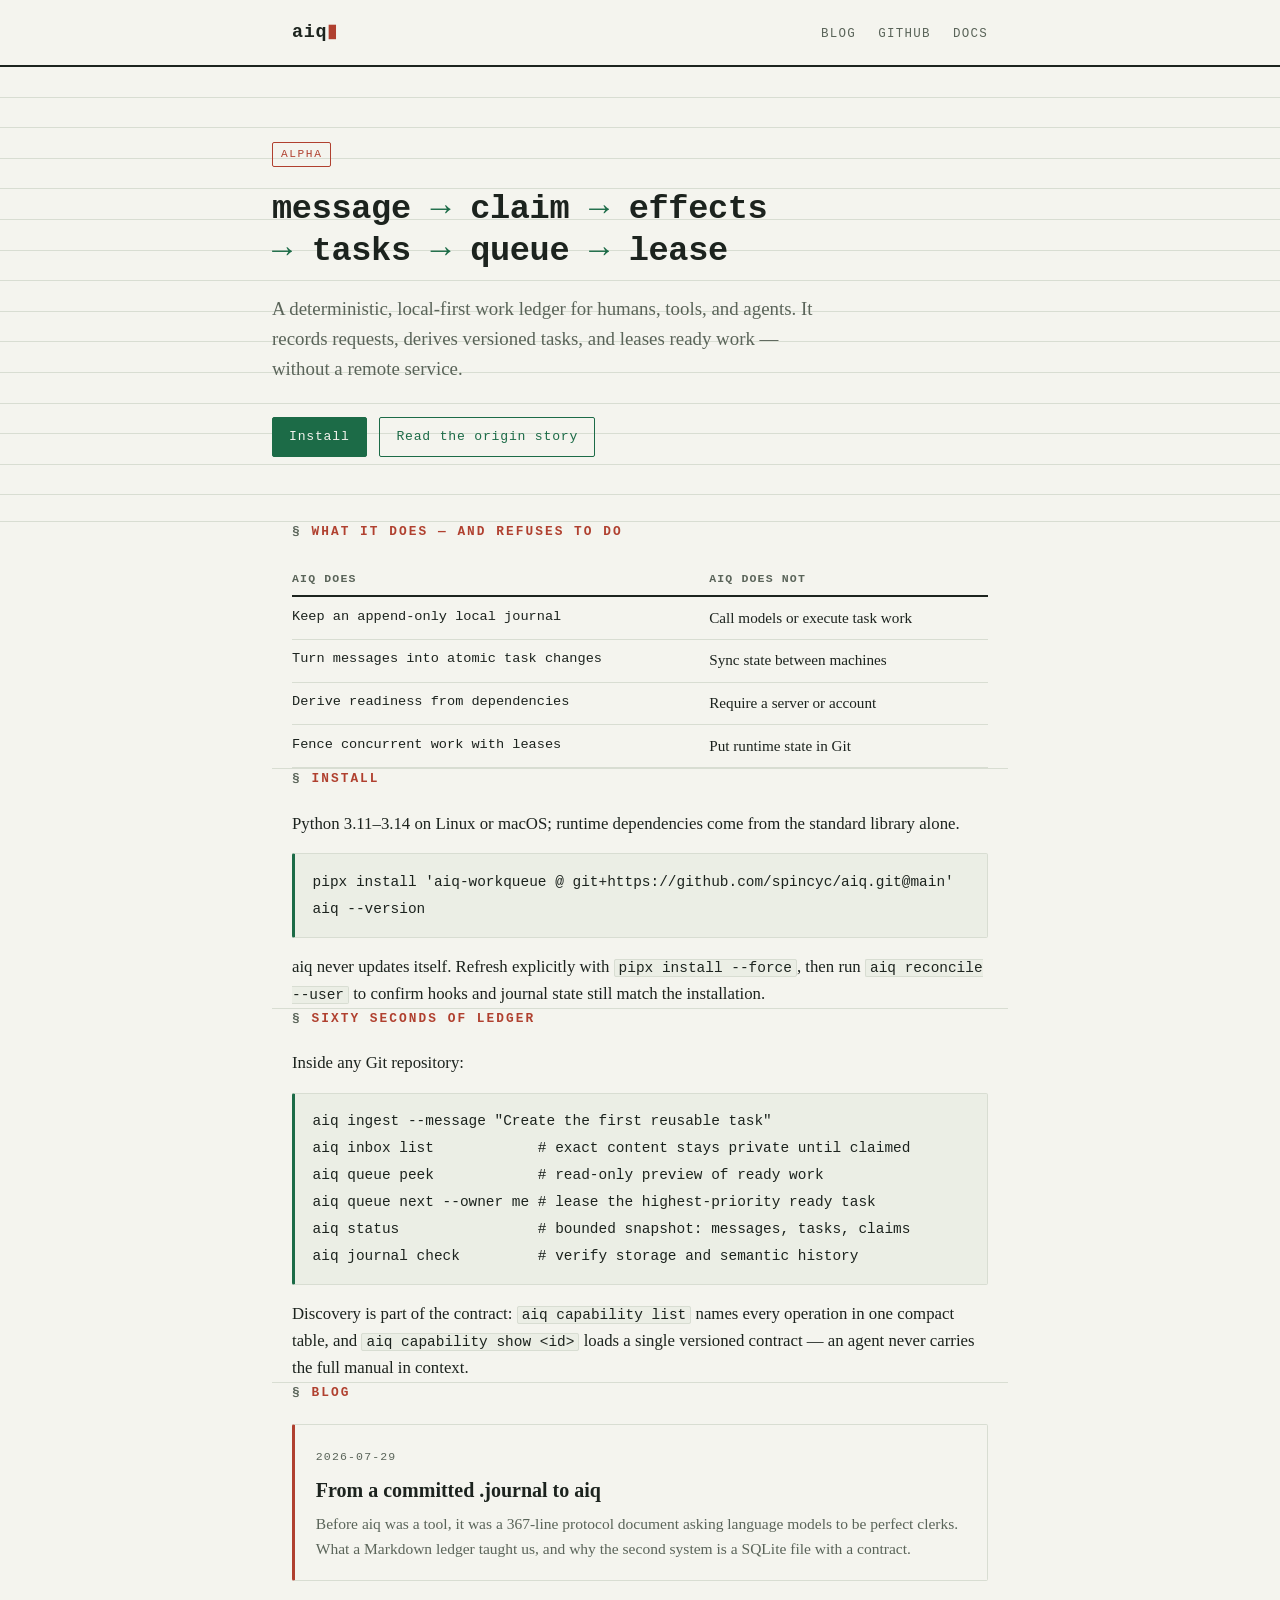
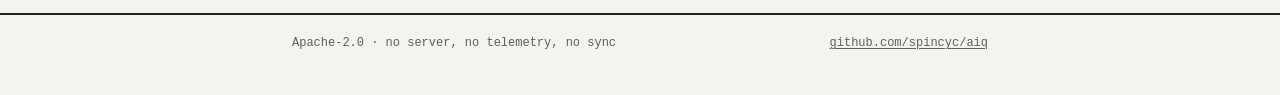
==== site/index.html @ ecbef3e4 "Add the project site and origin-story blog post A hand-authored static site under site/ — landing pa" ====
<!doctype html>
<html lang="en">
<head>
<meta charset="utf-8">
<meta name="viewport" content="width=device-width, initial-scale=1">
<title>aiq — a deterministic, local-first work ledger</title>
<meta name="description" content="aiq records requests, derives versioned tasks, and leases ready work — locally, deterministically, without a server.">
<link rel="stylesheet" href="assets/style.css">
<link rel="icon" href="data:image/svg+xml,<svg xmlns='http://www.w3.org/2000/svg' viewBox='0 0 16 16'><rect width='16' height='16' fill='%231c6b47'/><text x='8' y='12' font-family='monospace' font-size='10' fill='white' text-anchor='middle'>aq</text></svg>">
</head>
<body>

<header class="site">
  <div class="wrap">
    <a class="wordmark" href="./">aiq<span class="cursor">▮</span></a>
    <nav class="site">
      <a href="blog/">Blog</a>
      <a href="https://github.com/spincyc/aiq">GitHub</a>
      <a href="https://github.com/spincyc/aiq/tree/main/docs">Docs</a>
    </nav>
  </div>
</header>

<div class="ruled">
  <div class="wrap hero">
    <span class="alpha">Alpha</span>
    <h1>message <span class="op">→</span> claim <span class="op">→</span> effects <span class="op">→</span> tasks <span class="op">→</span> queue <span class="op">→</span> lease</h1>
    <p class="lede">A deterministic, local-first work ledger for humans, tools,
    and agents. It records requests, derives versioned tasks, and leases ready
    work — without a remote service.</p>
    <div class="cta">
      <a class="btn primary" href="#install">Install</a>
      <a class="btn ghost" href="blog/from-committed-journal-to-aiq.html">Read the origin story</a>
    </div>
  </div>
</div>

<main>
  <section class="wrap">
    <h2>What it does — and refuses to do</h2>
    <div class="tablewrap">
      <table>
        <tr><th>aiq does</th><th>aiq does not</th></tr>
        <tr><td>Keep an append-only local journal</td><td>Call models or execute task work</td></tr>
        <tr><td>Turn messages into atomic task changes</td><td>Sync state between machines</td></tr>
        <tr><td>Derive readiness from dependencies</td><td>Require a server or account</td></tr>
        <tr><td>Fence concurrent work with leases</td><td>Put runtime state in Git</td></tr>
      </table>
    </div>
  </section>

  <section class="wrap" id="install">
    <h2>Install</h2>
    <p>Python 3.11–3.14 on Linux or macOS; runtime dependencies come from the
    standard library alone.</p>
<pre><code>pipx install 'aiq-workqueue @ git+https://github.com/spincyc/aiq.git@main'
aiq --version</code></pre>
    <p>aiq never updates itself. Refresh explicitly with
    <code>pipx install --force</code>, then run <code>aiq reconcile --user</code>
    to confirm hooks and journal state still match the installation.</p>
  </section>

  <section class="wrap">
    <h2>Sixty seconds of ledger</h2>
    <p>Inside any Git repository:</p>
<pre><code>aiq ingest --message "Create the first reusable task"
aiq inbox list            # exact content stays private until claimed
aiq queue peek            # read-only preview of ready work
aiq queue next --owner me # lease the highest-priority ready task
aiq status                # bounded snapshot: messages, tasks, claims
aiq journal check         # verify storage and semantic history</code></pre>
    <p>Discovery is part of the contract: <code>aiq capability list</code> names
    every operation in one compact table, and
    <code>aiq capability show &lt;id&gt;</code> loads a single versioned
    contract — an agent never carries the full manual in context.</p>
  </section>

  <section class="wrap">
    <h2>Blog</h2>
    <div class="post-card">
      <span class="date">2026-07-29</span>
      <h3><a href="blog/from-committed-journal-to-aiq.html">From a committed .journal to aiq</a></h3>
      <p>Before aiq was a tool, it was a 367-line protocol document asking
      language models to be perfect clerks. What a Markdown ledger taught us,
      and why the second system is a SQLite file with a contract.</p>
    </div>
  </section>
</main>

<footer class="site">
  <div class="wrap">
    <span>Apache-2.0 · no server, no telemetry, no sync</span>
    <a href="https://github.com/spincyc/aiq">github.com/spincyc/aiq</a>
  </div>
</footer>

</body>
</html>
---- site/assets/style.css ----
/* aiq site — ledger-inspired: ruled paper, red margin rule, mono headings. */

:root {
  --paper: #f4f4ee;
  --ink: #1c231e;
  --ink-soft: #5a6459;
  --rule: #d8ddd2;
  --rule-strong: #1c231e;
  --accent: #1c6b47;
  --accent-ink: #f4f4ee;
  --margin-red: #b0402f;
  --code-bg: #ebeee5;
  --mono: ui-monospace, "SF Mono", Menlo, Consolas, "Liberation Mono", monospace;
  --serif: "Iowan Old Style", "Palatino Linotype", Palatino, Georgia, serif;
}
@media (prefers-color-scheme: dark) {
  :root {
    --paper: #131714;
    --ink: #d9e0d7;
    --ink-soft: #939c90;
    --rule: #2b332c;
    --rule-strong: #d9e0d7;
    --accent: #58b586;
    --accent-ink: #10140f;
    --margin-red: #d0705a;
    --code-bg: #1b211c;
  }
}

* { margin: 0; padding: 0; box-sizing: border-box; }
html { background: var(--paper); }
body {
  font-family: var(--serif);
  color: var(--ink);
  line-height: 1.6;
  font-size: 1.05rem;
}

a { color: var(--accent); text-decoration-thickness: 1px; text-underline-offset: 2px; }
a:hover { color: var(--margin-red); }
:focus-visible { outline: 2px solid var(--accent); outline-offset: 2px; }

.wrap { max-width: 46rem; margin: 0 auto; padding: 0 1.25rem; }

/* Header */
header.site {
  border-bottom: 2px solid var(--rule-strong);
}
header.site .wrap {
  display: flex; align-items: baseline; justify-content: space-between;
  gap: 1rem; padding-top: 1.1rem; padding-bottom: 1.1rem; flex-wrap: wrap;
}
.wordmark {
  font-family: var(--mono); font-weight: 700; font-size: 1.15rem;
  color: var(--ink); text-decoration: none; letter-spacing: .04em;
}
.wordmark .cursor { color: var(--margin-red); }
nav.site { display: flex; gap: 1.4rem; }
nav.site a {
  font-family: var(--mono); font-size: .78rem; letter-spacing: .1em;
  text-transform: uppercase; text-decoration: none; color: var(--ink-soft);
}
nav.site a:hover { color: var(--margin-red); }

/* Ruled-paper band */
.ruled {
  background-image: repeating-linear-gradient(
    to bottom, transparent, transparent 1.85rem, var(--rule) 1.85rem,
    var(--rule) calc(1.85rem + 1px));
  border-bottom: 1px solid var(--rule);
}

/* Hero */
.hero { padding: 4.5rem 0 4rem; }
.hero .alpha {
  font-family: var(--mono); font-size: .7rem; letter-spacing: .14em;
  text-transform: uppercase; color: var(--margin-red);
  border: 1px solid var(--margin-red); border-radius: 2px;
  padding: .15rem .5rem; display: inline-block; margin-bottom: 1.4rem;
}
.hero h1 {
  font-family: var(--mono); font-weight: 700; line-height: 1.25;
  font-size: clamp(1.35rem, 4.2vw, 2.1rem); letter-spacing: -.01em;
  text-wrap: balance;
}
.hero h1 .op { color: var(--accent); }
.hero p.lede {
  margin-top: 1.3rem; font-size: 1.18rem; max-width: 34rem;
  color: var(--ink-soft);
}
.hero .cta { margin-top: 2rem; display: flex; gap: .8rem; flex-wrap: wrap; }
.btn {
  font-family: var(--mono); font-size: .82rem; letter-spacing: .06em;
  text-decoration: none; padding: .55rem 1rem; border-radius: 2px;
  border: 1.5px solid var(--accent);
}
.btn.primary { background: var(--accent); color: var(--accent-ink); }
.btn.primary:hover { background: var(--margin-red); border-color: var(--margin-red); color: var(--paper); }
.btn.ghost { color: var(--accent); }
.btn.ghost:hover { color: var(--margin-red); border-color: var(--margin-red); }

/* Sections */
section { padding: 3rem 0; border-bottom: 1px solid var(--rule); }
section:last-of-type { border-bottom: none; }
h2 {
  font-family: var(--mono); font-size: .8rem; letter-spacing: .16em;
  text-transform: uppercase; color: var(--margin-red); margin-bottom: 1.3rem;
}
h2::before { content: "§ "; color: var(--ink-soft); }

/* Tables */
.tablewrap { overflow-x: auto; }
table { border-collapse: collapse; width: 100%; font-size: .95rem; }
th {
  font-family: var(--mono); font-size: .72rem; letter-spacing: .1em;
  text-transform: uppercase; text-align: left; color: var(--ink-soft);
  border-bottom: 2px solid var(--rule-strong); padding: .4rem .8rem .4rem 0;
  font-weight: 600;
}
td { border-bottom: 1px solid var(--rule); padding: .55rem .8rem .55rem 0; vertical-align: top; }
td:first-child { font-family: var(--mono); font-size: .85rem; white-space: nowrap; }
table.compare td:first-child { white-space: normal; font-family: var(--serif); font-size: .95rem; }

/* Code */
pre {
  background: var(--code-bg); border: 1px solid var(--rule);
  border-left: 3px solid var(--accent); border-radius: 2px;
  padding: .9rem 1.1rem; overflow-x: auto; margin: 1rem 0;
}
code { font-family: var(--mono); font-size: .86em; }
p code, li code, td code {
  background: var(--code-bg); border: 1px solid var(--rule);
  border-radius: 2px; padding: 0 .28em; overflow-wrap: anywhere;
}
pre code { background: none; border: none; padding: 0; }

/* Blog cards + article */
.post-card {
  border: 1px solid var(--rule); border-left: 3px solid var(--margin-red);
  border-radius: 2px; padding: 1.1rem 1.3rem; margin-top: .5rem;
}
.post-card .date {
  font-family: var(--mono); font-size: .72rem; letter-spacing: .1em;
  color: var(--ink-soft);
}
.post-card h3 { font-family: var(--serif); font-size: 1.25rem; margin: .3rem 0 .4rem; }
.post-card h3 a { color: var(--ink); text-decoration: none; }
.post-card h3 a:hover { color: var(--margin-red); }
.post-card p { color: var(--ink-soft); font-size: .97rem; }

article.post { padding: 3.5rem 0 2rem; }
article.post .content {
  border-left: 2px solid var(--margin-red); padding-left: 1.6rem;
}
@media (max-width: 40rem) { article.post .content { border-left: none; padding-left: 0; } }
article.post .date {
  font-family: var(--mono); font-size: .74rem; letter-spacing: .12em;
  text-transform: uppercase; color: var(--ink-soft);
}
article.post h1 {
  font-family: var(--serif); font-weight: 600; line-height: 1.2;
  font-size: clamp(1.7rem, 4.5vw, 2.4rem); margin: .5rem 0 .6rem;
  text-wrap: balance;
}
article.post p.standfirst { color: var(--ink-soft); font-size: 1.15rem; margin-bottom: 2rem; }
article.post h2 { margin-top: 2.6rem; }
article.post p { margin: 1rem 0; }
article.post ul, article.post ol { margin: 1rem 0 1rem 1.4rem; }
article.post li { margin: .35rem 0; }
article.post blockquote {
  border-left: 3px solid var(--rule); padding: .2rem 0 .2rem 1.1rem;
  margin: 1.3rem 0; color: var(--ink-soft); font-style: italic;
}
article.post blockquote code { font-style: normal; }
article.post .pipeline {
  font-family: var(--mono); font-size: .95rem; color: var(--accent);
  margin: 1.2rem 0; overflow-x: auto; white-space: nowrap;
}

/* Footer */
footer.site { border-top: 2px solid var(--rule-strong); margin-top: 2rem; }
footer.site .wrap {
  padding-top: 1.2rem; padding-bottom: 2.5rem;
  display: flex; justify-content: space-between; gap: 1rem; flex-wrap: wrap;
  font-family: var(--mono); font-size: .75rem; color: var(--ink-soft);
}
footer.site a { color: var(--ink-soft); }
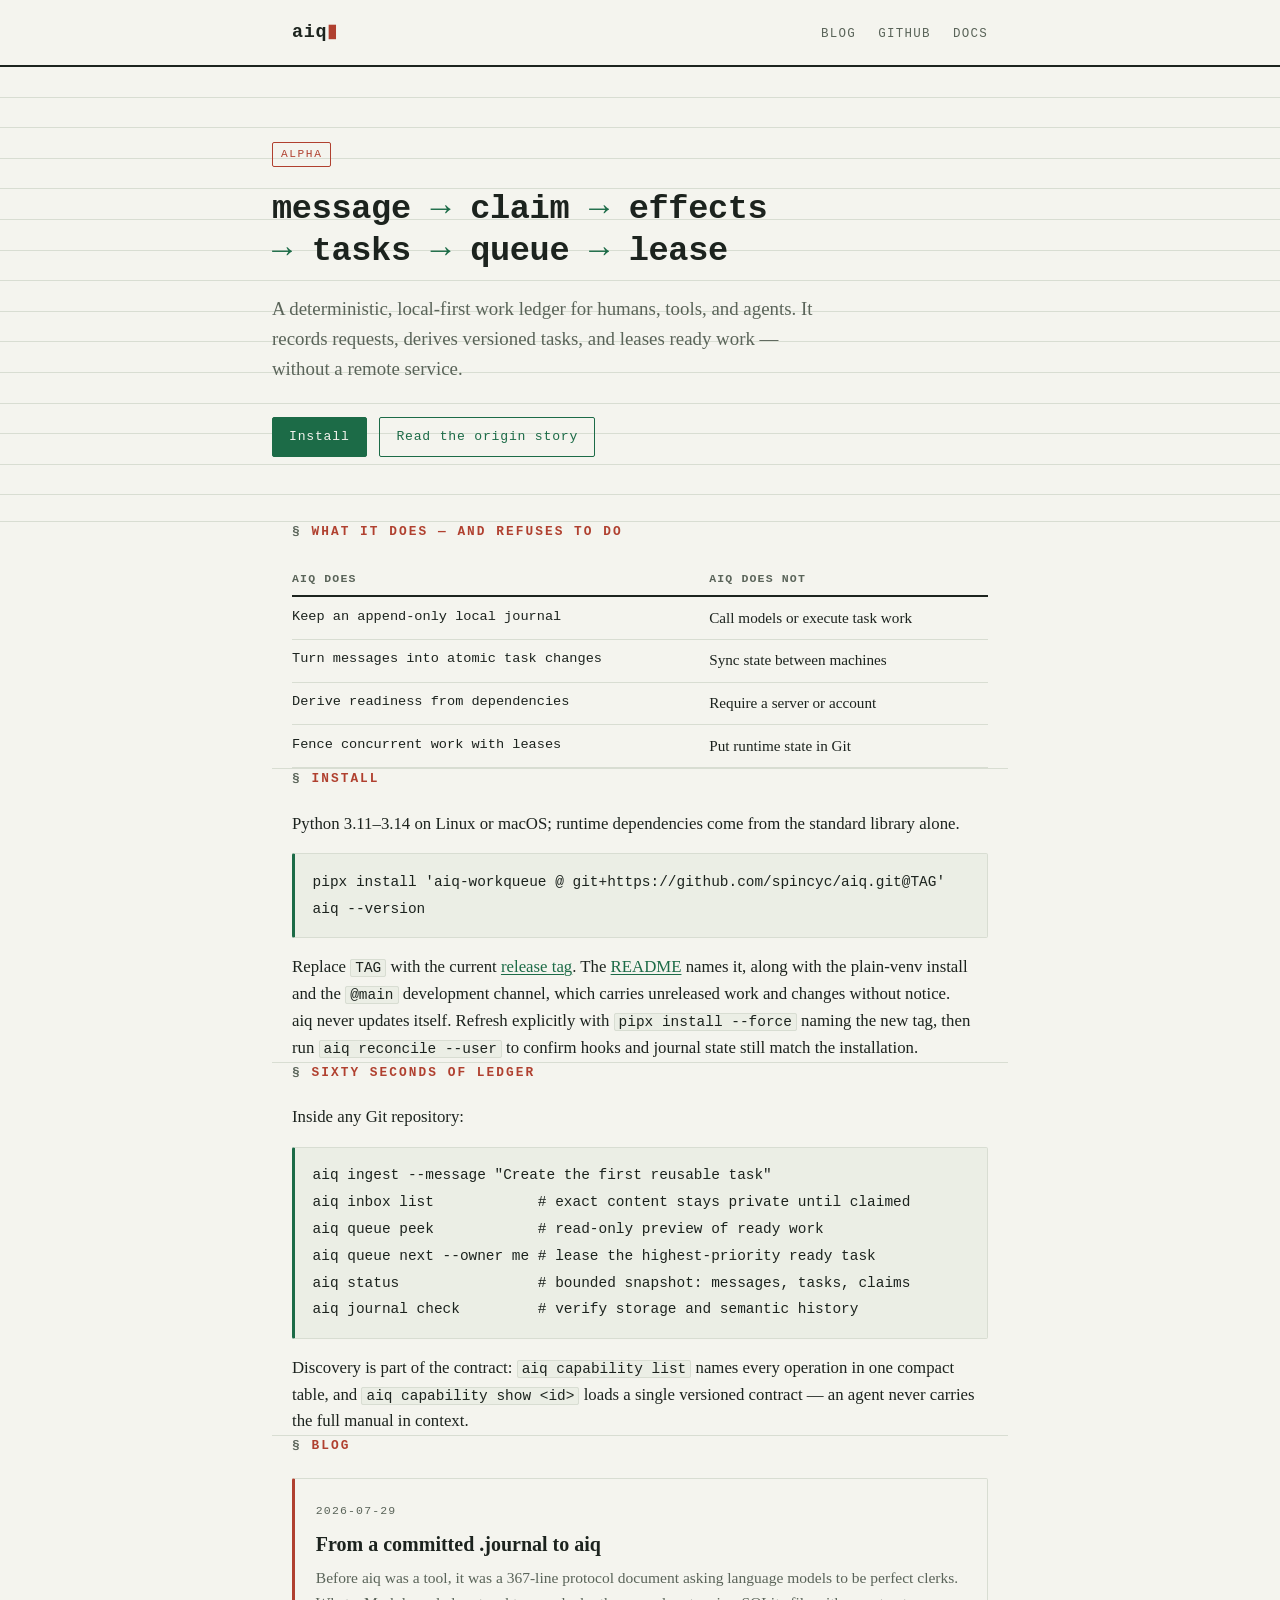
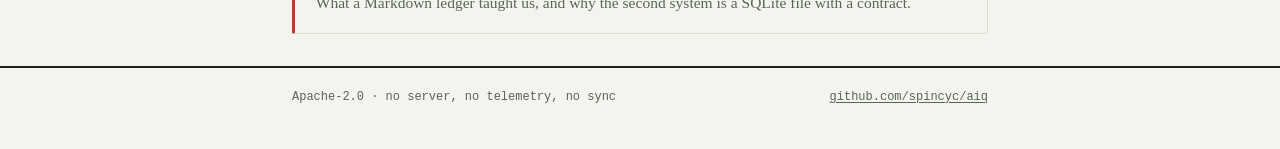
==== commit 63e0f405: "Stop the site recommending the development install channel The marketing page installed from main wh" ====
--- a/site/index.html
+++ b/site/index.html
@@ -53,11 +53,17 @@
     <h2>Install</h2>
     <p>Python 3.11–3.14 on Linux or macOS; runtime dependencies come from the
     standard library alone.</p>
-<pre><code>pipx install 'aiq-workqueue @ git+https://github.com/spincyc/aiq.git@main'
+<pre><code>pipx install 'aiq-workqueue @ git+https://github.com/spincyc/aiq.git@TAG'
 aiq --version</code></pre>
+    <p>Replace <code>TAG</code> with the current
+    <a href="https://github.com/spincyc/aiq/releases">release tag</a>. The
+    <a href="https://github.com/spincyc/aiq#install">README</a> names it, along
+    with the plain-venv install and the <code>@main</code> development channel,
+    which carries unreleased work and changes without notice.</p>
     <p>aiq never updates itself. Refresh explicitly with
-    <code>pipx install --force</code>, then run <code>aiq reconcile --user</code>
-    to confirm hooks and journal state still match the installation.</p>
+    <code>pipx install --force</code> naming the new tag, then run
+    <code>aiq reconcile --user</code> to confirm hooks and journal state still
+    match the installation.</p>
   </section>
 
   <section class="wrap">
